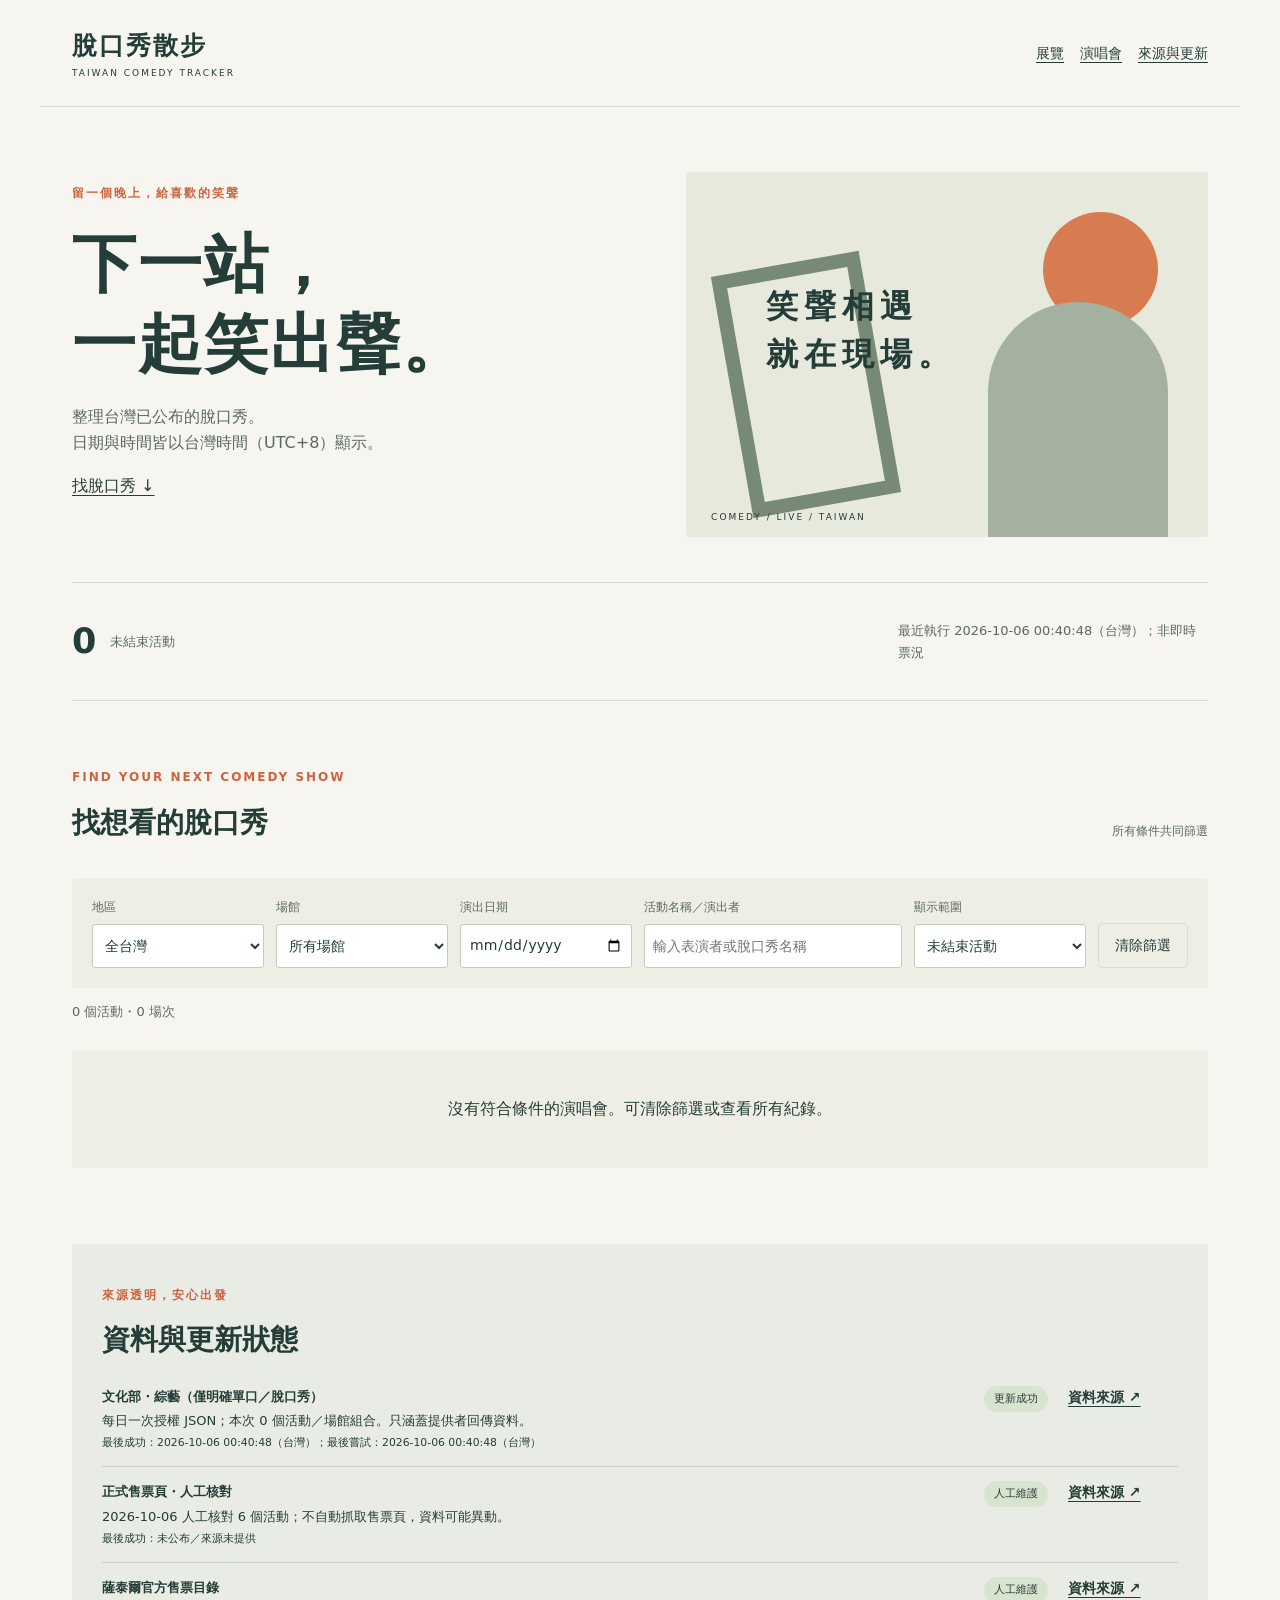
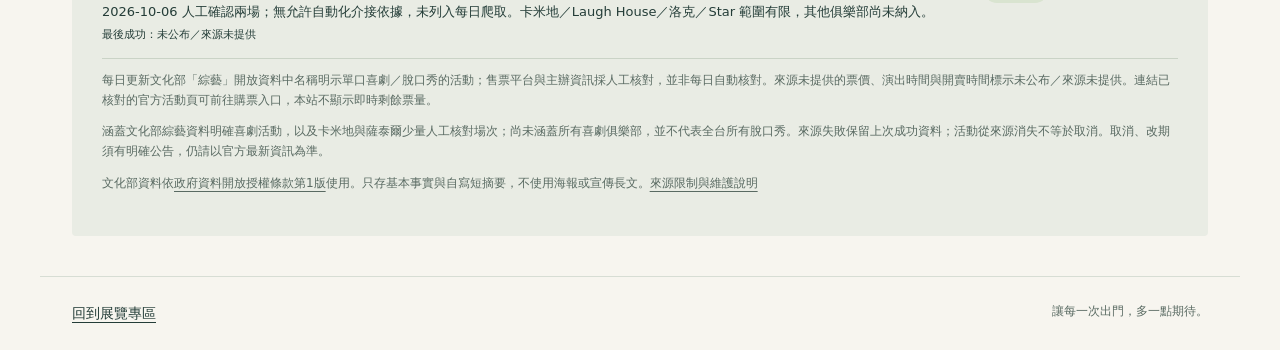
==== comedy.html @ 760f4373 "Add independent Taiwan concert and comedy trackers with licensed daily updater" ====
<!doctype html>
<html lang="zh-Hant-TW"><head><meta charset="utf-8"><meta name="viewport" content="width=device-width,initial-scale=1"><link rel="icon" href="data:,"><title>脫口秀散步｜台灣脫口秀追蹤</title><meta name="description" content="依地區、場館與日期找台灣已公布脫口秀。演出時間、票價、開賣時間與官方來源。"><link rel="stylesheet" href="style.css"><link rel="stylesheet" href="concerts.css"><script src="concerts.js" defer></script></head>
<body data-events="data/comedy.json"><a class="skip" href="#results">跳到脫口秀結果</a><header><a class="brand" href="./">脫口秀散步<span>TAIWAN COMEDY TRACKER</span></a><nav aria-label="網站導覽"><a href="./">展覽</a> <a href="concerts.html">演唱會</a> <a href="#sources">來源與更新</a></nav></header>
<main><section class="hero"><div><p class="eyebrow">留一個晚上，給喜歡的笑聲</p><h1>下一站，<br>一起笑出聲。</h1><p>整理台灣已公布的脫口秀。<br>日期與時間皆以台灣時間（UTC+8）顯示。</p><a href="#filters">找脫口秀 ↓</a></div><div class="art" aria-hidden="true"><div class="sun"></div><div class="frame"></div><div class="arch"></div><span>笑聲相遇<br>就在現場。</span><small>COMEDY / LIVE / TAIWAN</small></div></section>
<section class="pulse"><div><strong id="active-count">—</strong><span>未結束活動</span></div><p id="updated" role="status">正在讀取資料…</p></section>
<section class="explore"><div class="section-head"><div><p class="eyebrow">FIND YOUR NEXT COMEDY SHOW</p><h2>找想看的脫口秀</h2></div><p>所有條件共同篩選</p></div>
<form id="filters"><label>地區<select id="region"><option value="">全台灣</option></select></label><label>場館<select id="venue"><option value="">所有場館</option></select></label><label>演出日期<input type="date" id="date"></label><label class="search">活動名稱／演出者<input type="search" id="query" placeholder="輸入表演者或脫口秀名稱"></label><label>顯示範圍<select id="view"><option value="upcoming">未結束活動</option><option value="all">所有紀錄（含歷史／取消）</option></select></label><button type="reset" class="reset">清除篩選</button></form>
<p id="result-count" role="status" aria-live="polite"></p><div id="results" class="grid" tabindex="-1"></div></section>
<section id="sources" class="sources"><p class="eyebrow">來源透明，安心出發</p><h2>資料與更新狀態</h2><div id="source-status"></div><p>每日更新文化部「綜藝」開放資料中名稱明示單口喜劇／脫口秀的活動；售票平台與主辦資訊採人工核對，並非每日自動核對。來源未提供的票價、演出時間與開賣時間標示未公布／來源未提供。連結已核對的官方活動頁可前往購票入口，本站不顯示即時剩餘票量。</p><p>涵蓋文化部綜藝資料明確喜劇活動，以及卡米地與薩泰爾少量人工核對場次；尚未涵蓋所有喜劇俱樂部，並不代表全台所有脫口秀。來源失敗保留上次成功資料；活動從來源消失不等於取消。取消、改期須有明確公告，仍請以官方最新資訊為準。</p><p>文化部資料依<a href="https://data.gov.tw/dataset/6009" target="_blank" rel="noopener noreferrer">政府資料開放授權條款第1版</a>使用。只存基本事實與自寫短摘要，不使用海報或宣傳長文。<a href="docs/CONCERTS.md">來源限制與維護說明</a></p></section></main><footer><a href="./">回到展覽專區</a><span>讓每一次出門，多一點期待。</span></footer><noscript>請開啟 JavaScript 使用篩選。可直接查看<a href="https://data.gov.tw/dataset/6009">文化部脫口秀資料來源</a>。</noscript></body></html>
---- style.css ----
:root{--paper:#f7f5ef;--ink:#243d38;--muted:#596a62;--accent:#ce633f;--line:#d7ddd4}*{box-sizing:border-box}body{margin:0;background:var(--paper);color:var(--ink);font-family:system-ui,"Microsoft JhengHei",sans-serif;line-height:1.65}a{color:inherit;text-underline-offset:4px}header,main,footer{max-width:1200px;margin:auto}header{padding:25px 32px;display:flex;justify-content:space-between;align-items:center;border-bottom:1px solid var(--line)}header>a:last-child{font-size:14px}.brand{text-decoration:none;font-weight:800;font-size:25px;letter-spacing:2px}.brand span{display:block;font-size:9px;letter-spacing:2px;font-weight:500}.hero{display:grid;grid-template-columns:1.1fr 1fr;gap:40px;padding:65px 32px 45px}.eyebrow{font-size:12px;letter-spacing:2px;color:var(--accent);font-weight:700}h1{font-size:clamp(40px,5vw,66px);line-height:1.25;letter-spacing:2px;margin:20px 0}h2{font-size:28px;margin:8px 0}.hero p:not(.eyebrow){color:var(--muted)}.hero-links{display:flex;gap:12px;margin-top:30px}.hero-links a{padding:8px 16px;border:1px solid var(--ink);border-radius:30px;text-decoration:none;font-size:14px}.art{position:relative;min-height:365px;background:#e7e9dd;overflow:hidden;border-radius:3px}.art .sun{position:absolute;right:50px;top:40px;width:115px;height:115px;background:#d77b51;border-radius:50%}.frame{position:absolute;left:45px;bottom:30px;width:150px;height:245px;border:14px solid #778a75;transform:rotate(-10deg)}.arch{position:absolute;right:40px;bottom:-10px;width:180px;height:245px;background:#a4b1a0;border-radius:100px 100px 0 0}.art>span{position:absolute;left:80px;top:110px;font-size:32px;font-weight:600;line-height:1.5;letter-spacing:6px}.art small{position:absolute;left:25px;bottom:12px;letter-spacing:2px;font-size:9px}.pulse{margin:0 32px 55px;padding:24px 0;border-top:1px solid var(--line);border-bottom:1px solid var(--line);display:flex;gap:45px;align-items:center}.pulse>div{display:flex;gap:14px;align-items:center}.pulse strong{font-size:35px}.pulse span,.pulse p{font-size:13px;color:var(--muted)}.pulse p{margin-left:auto;max-width:310px}.explore{padding:0 32px 60px}.section-head{display:flex;justify-content:space-between;align-items:end;margin-bottom:24px}.section-head>p{font-size:12px;color:var(--muted)}form{display:flex;gap:12px;flex-wrap:wrap;background:#eeeee5;padding:20px;border-radius:4px}label{font-size:12px;display:flex;flex-direction:column;gap:6px;color:var(--muted);flex:1;min-width:145px}.search{flex:1.5}select,input,button{font:inherit;color:var(--ink);font-size:14px}select,input{width:100%;height:44px;border:1px solid #c3cdbf;background:#fff;padding:8px;border-radius:3px}button{cursor:pointer;border:1px solid var(--line);background:white;padding:10px 16px;border-radius:5px;min-height:44px}.reset{align-self:end;background:transparent}.tabs{display:flex;gap:8px;flex-wrap:wrap;margin-top:24px}.tabs button{border-radius:30px;font-size:13px}.tabs button[aria-pressed=true]{background:var(--ink);color:white;border-color:var(--ink)}.note,#result-count{font-size:13px;color:var(--muted)}.grid{display:grid;grid-template-columns:repeat(3,minmax(0,1fr));gap:20px}.card{background:#fff;border:1px solid var(--line);padding:24px;display:flex;flex-direction:column;position:relative;border-radius:4px;border-top:4px solid #aab8a0;overflow-wrap:anywhere}.card:nth-child(3n+2){border-top-color:#d49a73}.card:nth-child(3n){border-top-color:#809da5}.card-top{display:flex;justify-content:space-between;gap:8px;font-size:12px;color:var(--muted)}.badge{color:#954225}.card h3{font-size:20px;line-height:1.5;margin:16px 0}.card dl{font-size:13px;margin:0}.card dt{display:inline;color:var(--muted)}.card dd{display:inline;margin:0}.card dd:after{content:"";display:block;margin-bottom:7px}.card .summary{font-size:14px;color:var(--muted)}.card a{margin-top:auto;font-size:13px;font-weight:600}.card small{font-size:11px;color:var(--muted);margin-top:12px}.empty{padding:45px;background:#eeeee5;grid-column:1/-1;text-align:center}#more{display:block;margin:30px auto 0}#more[hidden]{display:none}.sources{margin:0 32px 40px;padding:30px;background:#e9ece4;border-radius:4px}.sources>p:not(.eyebrow){font-size:12px;color:var(--muted)}.source-row{padding:14px 0;border-bottom:1px solid #cad3c6;display:flex;gap:20px;align-items:start}.source-row>div{flex:1;font-size:13px}.source-row small{display:block}.source-row a{min-width:110px;font-size:14px;font-weight:700}.state{font-size:11px;border-radius:20px;padding:4px 10px;background:#d9e4d0}.state.error{background:#f2d3c4}footer{display:flex;justify-content:space-between;padding:25px 32px;font-size:14px;border-top:1px solid var(--line)}footer span{font-size:12px;color:var(--muted)}:focus-visible{outline:3px solid #bd663d;outline-offset:3px}.skip{position:absolute;left:10px;top:-100px}.skip:focus{top:10px;background:white;z-index:9}@media(max-width:900px){.grid{grid-template-columns:repeat(2,minmax(0,1fr))}.pulse{gap:20px;flex-wrap:wrap}.pulse p{margin:0}.hero{gap:20px}.art{min-height:340px}.frame{left:20px}.art>span{left:45px}}@media(max-width:600px){header{padding:18px 20px}.brand{font-size:21px}.hero{padding:34px 20px;grid-template-columns:1fr;gap:20px}h1{font-size:43px}.art{min-height:200px}.art .sun{width:85px;height:85px;top:20px;right:70px}.frame{height:180px;left:35px;bottom:-30px}.arch{height:180px;width:150px;right:25px}.art>span{top:40px;left:80px;font-size:25px}.pulse{margin:0 20px 35px;padding:18px 0;gap:18px}.pulse strong{font-size:27px}.pulse span{font-size:11px}.pulse>div{gap:8px}.explore{padding:0 20px 40px}.section-head{display:block}.section-head>p{margin:0}h2{font-size:24px}form{padding:15px;gap:10px}label{min-width:calc(50% - 10px)}.search{flex-basis:100%}.reset{width:100%}.tabs{gap:6px}.tabs button{padding:8px 12px}.grid{grid-template-columns:1fr}.card{padding:22px}.sources{margin:0 20px 30px;padding:22px}.source-row{flex-wrap:wrap;gap:8px}.source-row>div{flex-basis:100%}footer{padding:20px;display:block}footer span{display:block}}

.verification{font-size:12px;background:#fff0cf;color:#6a491b;padding:10px;border-radius:4px}.hero-links{flex-wrap:wrap}
---- concerts.css ----
header nav{display:flex;gap:16px;font-size:14px}.concert-warning{background:#fff0cf;padding:10px;border-radius:4px;font-size:12px}.sessions{padding-left:20px;font-size:13px}.sessions li{margin-bottom:4px}.card .links{display:flex;gap:14px;flex-wrap:wrap;margin-top:auto}.card .links a{min-height:44px;display:inline-flex;align-items:center}.card .status{font-weight:700;color:#954225}.source-row p{margin:3px 0}#source-status{overflow-wrap:anywhere}@media(max-width:600px){header{gap:10px}header nav{gap:10px;font-size:12px}.brand{font-size:18px}label{min-width:100%}}
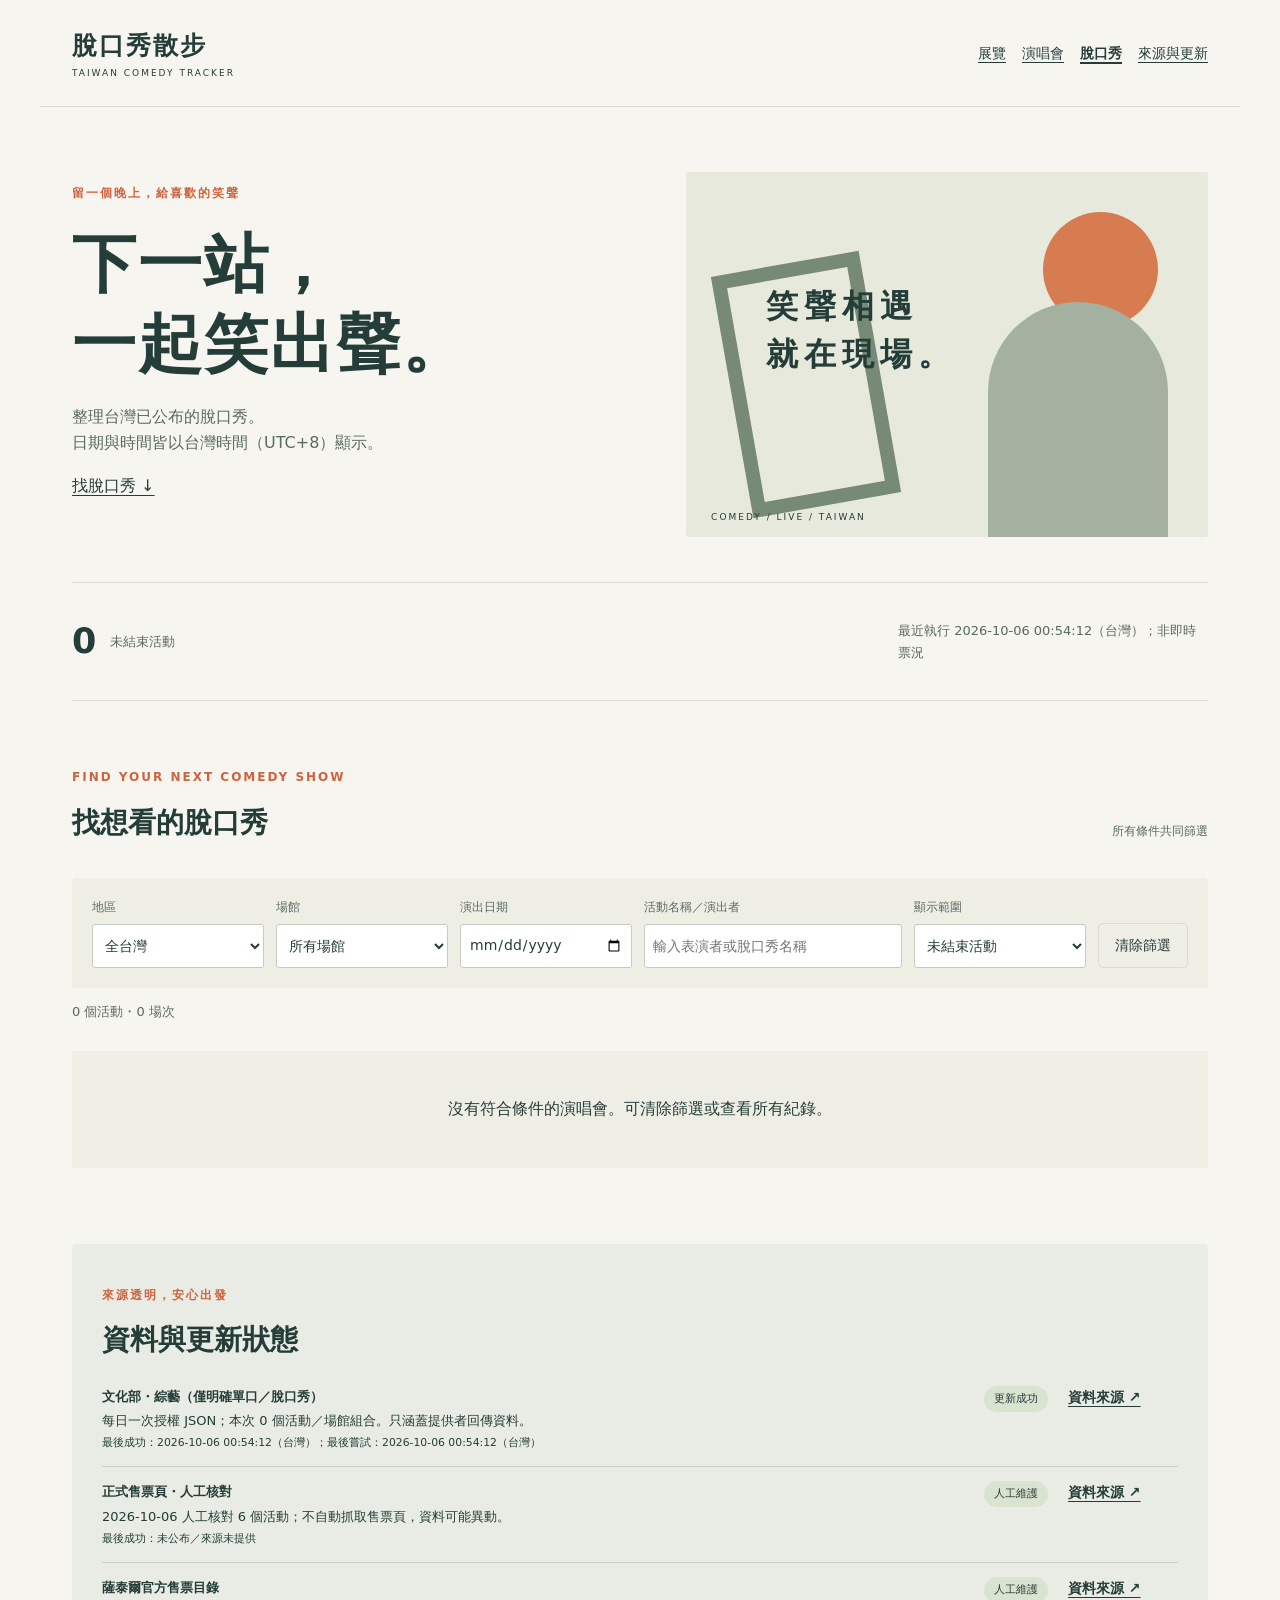
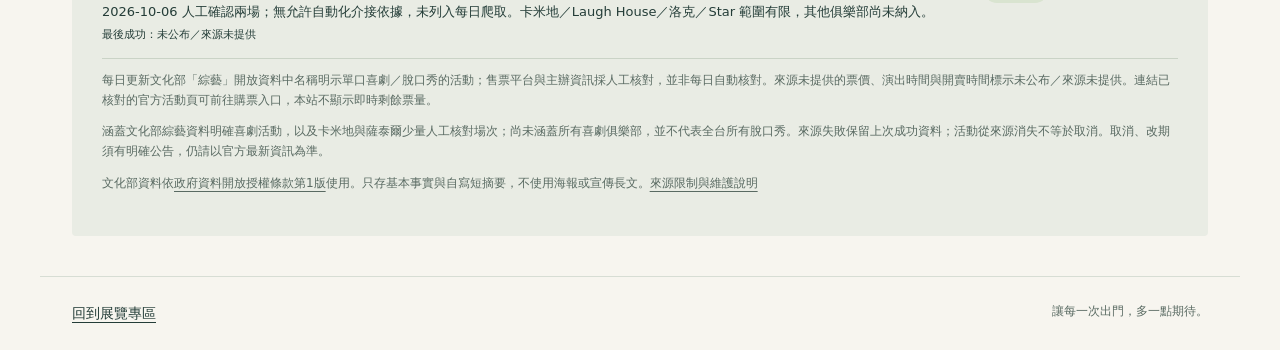
==== commit e2ee8683: "Integrate concert and comedy pages into shared daily publishing" ====
--- a/comedy.html
+++ b/comedy.html
@@ -1,6 +1,6 @@
 <!doctype html>
 <html lang="zh-Hant-TW"><head><meta charset="utf-8"><meta name="viewport" content="width=device-width,initial-scale=1"><link rel="icon" href="data:,"><title>脫口秀散步｜台灣脫口秀追蹤</title><meta name="description" content="依地區、場館與日期找台灣已公布脫口秀。演出時間、票價、開賣時間與官方來源。"><link rel="stylesheet" href="style.css"><link rel="stylesheet" href="concerts.css"><script src="concerts.js" defer></script></head>
-<body data-events="data/comedy.json"><a class="skip" href="#results">跳到脫口秀結果</a><header><a class="brand" href="./">脫口秀散步<span>TAIWAN COMEDY TRACKER</span></a><nav aria-label="網站導覽"><a href="./">展覽</a> <a href="concerts.html">演唱會</a> <a href="#sources">來源與更新</a></nav></header>
+<body data-events="data/comedy.json"><a class="skip" href="#results">跳到脫口秀結果</a><header><a class="brand" href="./">脫口秀散步<span>TAIWAN COMEDY TRACKER</span></a><nav aria-label="網站導覽"><a href="./">展覽</a><a href="concerts.html">演唱會</a><a href="comedy.html" aria-current="page">脫口秀</a><a href="#sources">來源與更新</a></nav></header>
 <main><section class="hero"><div><p class="eyebrow">留一個晚上，給喜歡的笑聲</p><h1>下一站，<br>一起笑出聲。</h1><p>整理台灣已公布的脫口秀。<br>日期與時間皆以台灣時間（UTC+8）顯示。</p><a href="#filters">找脫口秀 ↓</a></div><div class="art" aria-hidden="true"><div class="sun"></div><div class="frame"></div><div class="arch"></div><span>笑聲相遇<br>就在現場。</span><small>COMEDY / LIVE / TAIWAN</small></div></section>
 <section class="pulse"><div><strong id="active-count">—</strong><span>未結束活動</span></div><p id="updated" role="status">正在讀取資料…</p></section>
 <section class="explore"><div class="section-head"><div><p class="eyebrow">FIND YOUR NEXT COMEDY SHOW</p><h2>找想看的脫口秀</h2></div><p>所有條件共同篩選</p></div>
--- a/style.css
+++ b/style.css
@@ -1,3 +1,5 @@
 :root{--paper:#f7f5ef;--ink:#243d38;--muted:#596a62;--accent:#ce633f;--line:#d7ddd4}*{box-sizing:border-box}body{margin:0;background:var(--paper);color:var(--ink);font-family:system-ui,"Microsoft JhengHei",sans-serif;line-height:1.65}a{color:inherit;text-underline-offset:4px}header,main,footer{max-width:1200px;margin:auto}header{padding:25px 32px;display:flex;justify-content:space-between;align-items:center;border-bottom:1px solid var(--line)}header>a:last-child{font-size:14px}.brand{text-decoration:none;font-weight:800;font-size:25px;letter-spacing:2px}.brand span{display:block;font-size:9px;letter-spacing:2px;font-weight:500}.hero{display:grid;grid-template-columns:1.1fr 1fr;gap:40px;padding:65px 32px 45px}.eyebrow{font-size:12px;letter-spacing:2px;color:var(--accent);font-weight:700}h1{font-size:clamp(40px,5vw,66px);line-height:1.25;letter-spacing:2px;margin:20px 0}h2{font-size:28px;margin:8px 0}.hero p:not(.eyebrow){color:var(--muted)}.hero-links{display:flex;gap:12px;margin-top:30px}.hero-links a{padding:8px 16px;border:1px solid var(--ink);border-radius:30px;text-decoration:none;font-size:14px}.art{position:relative;min-height:365px;background:#e7e9dd;overflow:hidden;border-radius:3px}.art .sun{position:absolute;right:50px;top:40px;width:115px;height:115px;background:#d77b51;border-radius:50%}.frame{position:absolute;left:45px;bottom:30px;width:150px;height:245px;border:14px solid #778a75;transform:rotate(-10deg)}.arch{position:absolute;right:40px;bottom:-10px;width:180px;height:245px;background:#a4b1a0;border-radius:100px 100px 0 0}.art>span{position:absolute;left:80px;top:110px;font-size:32px;font-weight:600;line-height:1.5;letter-spacing:6px}.art small{position:absolute;left:25px;bottom:12px;letter-spacing:2px;font-size:9px}.pulse{margin:0 32px 55px;padding:24px 0;border-top:1px solid var(--line);border-bottom:1px solid var(--line);display:flex;gap:45px;align-items:center}.pulse>div{display:flex;gap:14px;align-items:center}.pulse strong{font-size:35px}.pulse span,.pulse p{font-size:13px;color:var(--muted)}.pulse p{margin-left:auto;max-width:310px}.explore{padding:0 32px 60px}.section-head{display:flex;justify-content:space-between;align-items:end;margin-bottom:24px}.section-head>p{font-size:12px;color:var(--muted)}form{display:flex;gap:12px;flex-wrap:wrap;background:#eeeee5;padding:20px;border-radius:4px}label{font-size:12px;display:flex;flex-direction:column;gap:6px;color:var(--muted);flex:1;min-width:145px}.search{flex:1.5}select,input,button{font:inherit;color:var(--ink);font-size:14px}select,input{width:100%;height:44px;border:1px solid #c3cdbf;background:#fff;padding:8px;border-radius:3px}button{cursor:pointer;border:1px solid var(--line);background:white;padding:10px 16px;border-radius:5px;min-height:44px}.reset{align-self:end;background:transparent}.tabs{display:flex;gap:8px;flex-wrap:wrap;margin-top:24px}.tabs button{border-radius:30px;font-size:13px}.tabs button[aria-pressed=true]{background:var(--ink);color:white;border-color:var(--ink)}.note,#result-count{font-size:13px;color:var(--muted)}.grid{display:grid;grid-template-columns:repeat(3,minmax(0,1fr));gap:20px}.card{background:#fff;border:1px solid var(--line);padding:24px;display:flex;flex-direction:column;position:relative;border-radius:4px;border-top:4px solid #aab8a0;overflow-wrap:anywhere}.card:nth-child(3n+2){border-top-color:#d49a73}.card:nth-child(3n){border-top-color:#809da5}.card-top{display:flex;justify-content:space-between;gap:8px;font-size:12px;color:var(--muted)}.badge{color:#954225}.card h3{font-size:20px;line-height:1.5;margin:16px 0}.card dl{font-size:13px;margin:0}.card dt{display:inline;color:var(--muted)}.card dd{display:inline;margin:0}.card dd:after{content:"";display:block;margin-bottom:7px}.card .summary{font-size:14px;color:var(--muted)}.card a{margin-top:auto;font-size:13px;font-weight:600}.card small{font-size:11px;color:var(--muted);margin-top:12px}.empty{padding:45px;background:#eeeee5;grid-column:1/-1;text-align:center}#more{display:block;margin:30px auto 0}#more[hidden]{display:none}.sources{margin:0 32px 40px;padding:30px;background:#e9ece4;border-radius:4px}.sources>p:not(.eyebrow){font-size:12px;color:var(--muted)}.source-row{padding:14px 0;border-bottom:1px solid #cad3c6;display:flex;gap:20px;align-items:start}.source-row>div{flex:1;font-size:13px}.source-row small{display:block}.source-row a{min-width:110px;font-size:14px;font-weight:700}.state{font-size:11px;border-radius:20px;padding:4px 10px;background:#d9e4d0}.state.error{background:#f2d3c4}footer{display:flex;justify-content:space-between;padding:25px 32px;font-size:14px;border-top:1px solid var(--line)}footer span{font-size:12px;color:var(--muted)}:focus-visible{outline:3px solid #bd663d;outline-offset:3px}.skip{position:absolute;left:10px;top:-100px}.skip:focus{top:10px;background:white;z-index:9}@media(max-width:900px){.grid{grid-template-columns:repeat(2,minmax(0,1fr))}.pulse{gap:20px;flex-wrap:wrap}.pulse p{margin:0}.hero{gap:20px}.art{min-height:340px}.frame{left:20px}.art>span{left:45px}}@media(max-width:600px){header{padding:18px 20px}.brand{font-size:21px}.hero{padding:34px 20px;grid-template-columns:1fr;gap:20px}h1{font-size:43px}.art{min-height:200px}.art .sun{width:85px;height:85px;top:20px;right:70px}.frame{height:180px;left:35px;bottom:-30px}.arch{height:180px;width:150px;right:25px}.art>span{top:40px;left:80px;font-size:25px}.pulse{margin:0 20px 35px;padding:18px 0;gap:18px}.pulse strong{font-size:27px}.pulse span{font-size:11px}.pulse>div{gap:8px}.explore{padding:0 20px 40px}.section-head{display:block}.section-head>p{margin:0}h2{font-size:24px}form{padding:15px;gap:10px}label{min-width:calc(50% - 10px)}.search{flex-basis:100%}.reset{width:100%}.tabs{gap:6px}.tabs button{padding:8px 12px}.grid{grid-template-columns:1fr}.card{padding:22px}.sources{margin:0 20px 30px;padding:22px}.source-row{flex-wrap:wrap;gap:8px}.source-row>div{flex-basis:100%}footer{padding:20px;display:block}footer span{display:block}}
 
 .verification{font-size:12px;background:#fff0cf;color:#6a491b;padding:10px;border-radius:4px}.hero-links{flex-wrap:wrap}
+
+header nav{display:flex;gap:18px;flex-wrap:wrap;font-size:14px}header nav a[aria-current="page"]{font-weight:800;text-decoration-thickness:2px}@media(max-width:600px){header{flex-wrap:wrap;gap:14px}header nav{width:100%;gap:16px}}
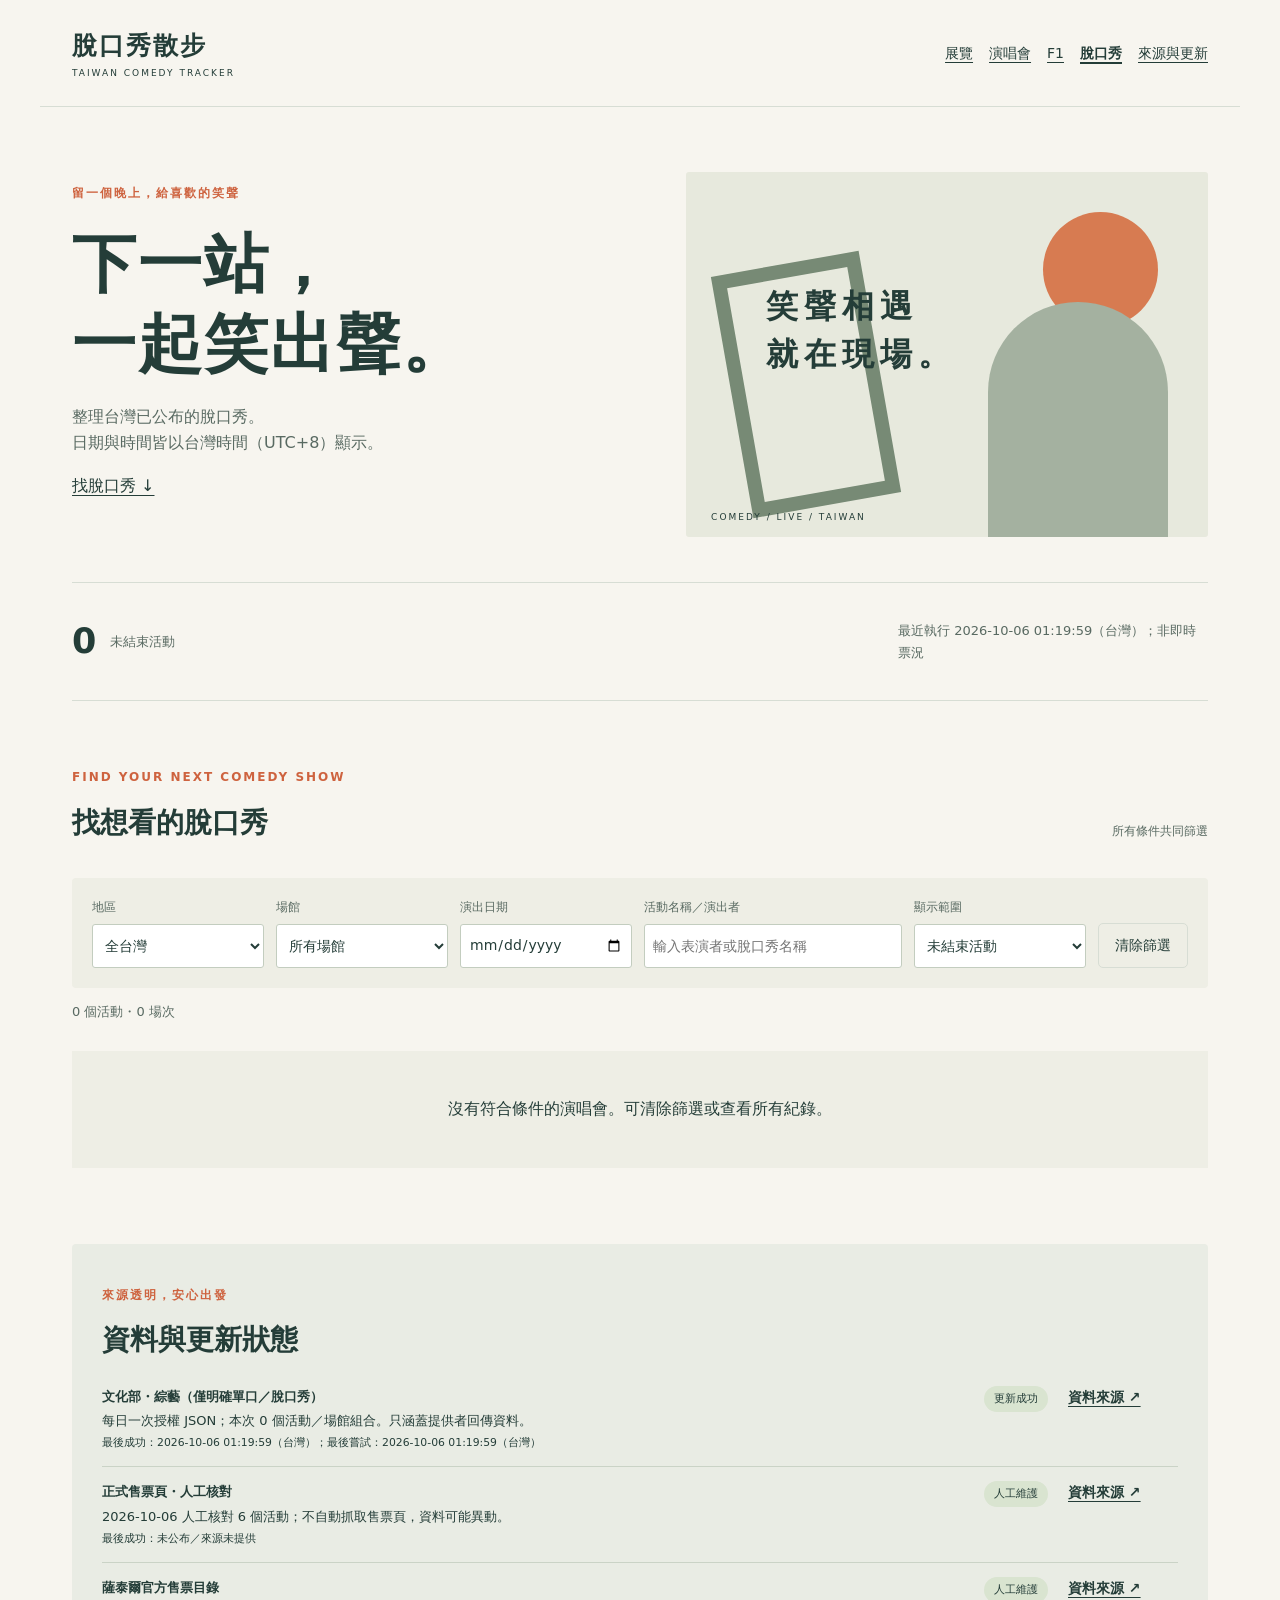
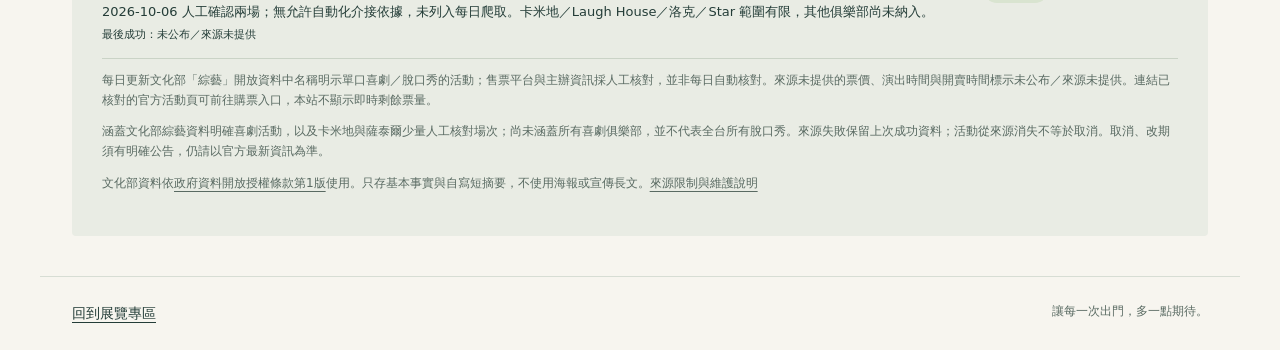
==== commit 2655e539: "Add licensed 2026 F1 schedule and official viewing guide" ====
--- a/comedy.html
+++ b/comedy.html
@@ -1,6 +1,6 @@
 <!doctype html>
 <html lang="zh-Hant-TW"><head><meta charset="utf-8"><meta name="viewport" content="width=device-width,initial-scale=1"><link rel="icon" href="data:,"><title>脫口秀散步｜台灣脫口秀追蹤</title><meta name="description" content="依地區、場館與日期找台灣已公布脫口秀。演出時間、票價、開賣時間與官方來源。"><link rel="stylesheet" href="style.css"><link rel="stylesheet" href="concerts.css"><script src="concerts.js" defer></script></head>
-<body data-events="data/comedy.json"><a class="skip" href="#results">跳到脫口秀結果</a><header><a class="brand" href="./">脫口秀散步<span>TAIWAN COMEDY TRACKER</span></a><nav aria-label="網站導覽"><a href="./">展覽</a><a href="concerts.html">演唱會</a><a href="comedy.html" aria-current="page">脫口秀</a><a href="#sources">來源與更新</a></nav></header>
+<body data-events="data/comedy.json"><a class="skip" href="#results">跳到脫口秀結果</a><header><a class="brand" href="./">脫口秀散步<span>TAIWAN COMEDY TRACKER</span></a><nav aria-label="網站導覽"><a href="./">展覽</a><a href="concerts.html">演唱會</a><a href="f1.html">F1</a><a href="comedy.html" aria-current="page">脫口秀</a><a href="#sources">來源與更新</a></nav></header>
 <main><section class="hero"><div><p class="eyebrow">留一個晚上，給喜歡的笑聲</p><h1>下一站，<br>一起笑出聲。</h1><p>整理台灣已公布的脫口秀。<br>日期與時間皆以台灣時間（UTC+8）顯示。</p><a href="#filters">找脫口秀 ↓</a></div><div class="art" aria-hidden="true"><div class="sun"></div><div class="frame"></div><div class="arch"></div><span>笑聲相遇<br>就在現場。</span><small>COMEDY / LIVE / TAIWAN</small></div></section>
 <section class="pulse"><div><strong id="active-count">—</strong><span>未結束活動</span></div><p id="updated" role="status">正在讀取資料…</p></section>
 <section class="explore"><div class="section-head"><div><p class="eyebrow">FIND YOUR NEXT COMEDY SHOW</p><h2>找想看的脫口秀</h2></div><p>所有條件共同篩選</p></div>
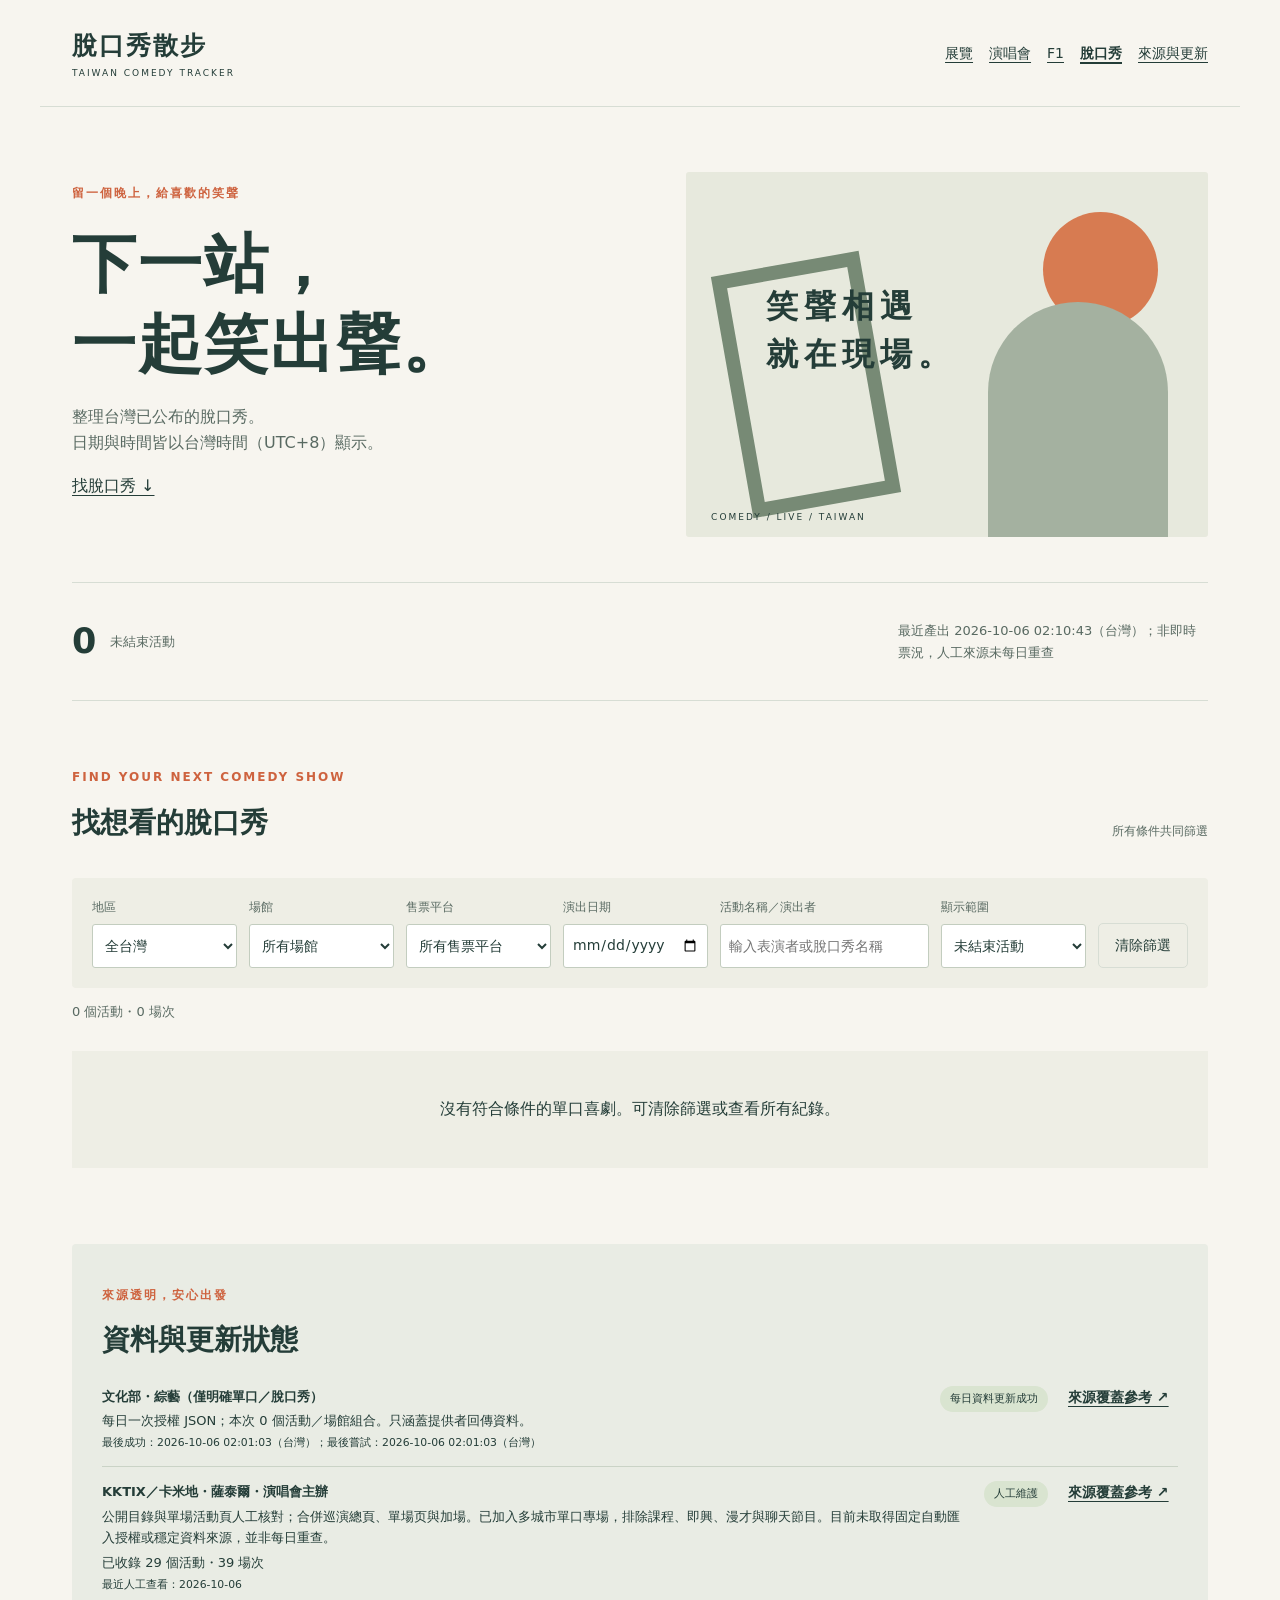
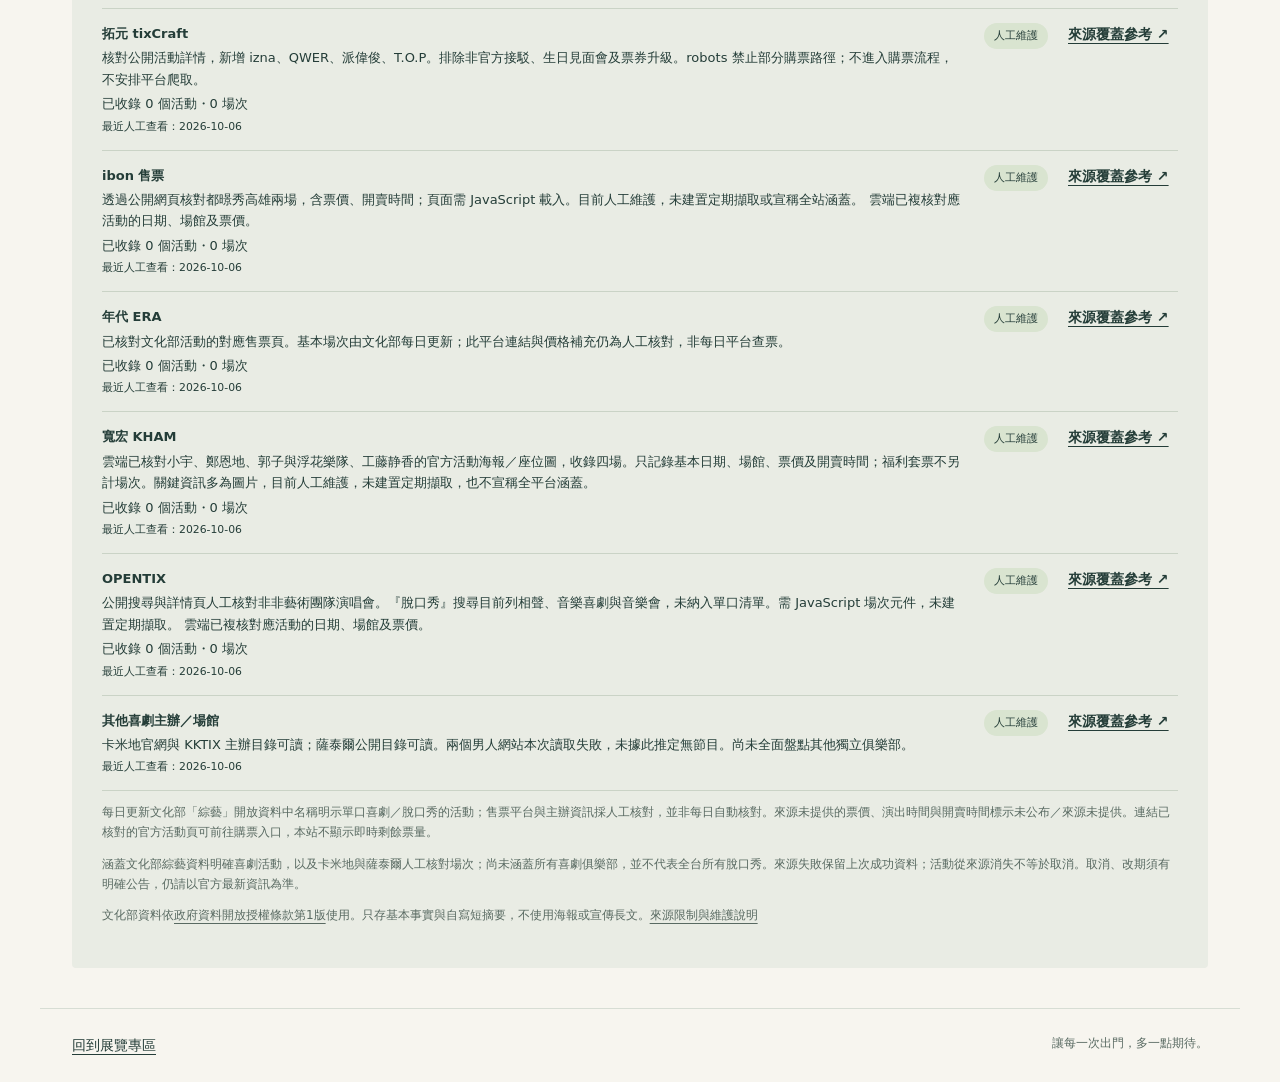
==== commit 44453d0e: "Expand live event coverage and filter tickets by session and platform" ====
--- a/comedy.html
+++ b/comedy.html
@@ -4,6 +4,6 @@
 <main><section class="hero"><div><p class="eyebrow">留一個晚上，給喜歡的笑聲</p><h1>下一站，<br>一起笑出聲。</h1><p>整理台灣已公布的脫口秀。<br>日期與時間皆以台灣時間（UTC+8）顯示。</p><a href="#filters">找脫口秀 ↓</a></div><div class="art" aria-hidden="true"><div class="sun"></div><div class="frame"></div><div class="arch"></div><span>笑聲相遇<br>就在現場。</span><small>COMEDY / LIVE / TAIWAN</small></div></section>
 <section class="pulse"><div><strong id="active-count">—</strong><span>未結束活動</span></div><p id="updated" role="status">正在讀取資料…</p></section>
 <section class="explore"><div class="section-head"><div><p class="eyebrow">FIND YOUR NEXT COMEDY SHOW</p><h2>找想看的脫口秀</h2></div><p>所有條件共同篩選</p></div>
-<form id="filters"><label>地區<select id="region"><option value="">全台灣</option></select></label><label>場館<select id="venue"><option value="">所有場館</option></select></label><label>演出日期<input type="date" id="date"></label><label class="search">活動名稱／演出者<input type="search" id="query" placeholder="輸入表演者或脫口秀名稱"></label><label>顯示範圍<select id="view"><option value="upcoming">未結束活動</option><option value="all">所有紀錄（含歷史／取消）</option></select></label><button type="reset" class="reset">清除篩選</button></form>
+<form id="filters"><label>地區<select id="region"><option value="">全台灣</option></select></label><label>場館<select id="venue"><option value="">所有場館</option></select></label><label>售票平台<select id="platform"><option value="">所有售票平台</option></select></label><label>演出日期<input type="date" id="date"></label><label class="search">活動名稱／演出者<input type="search" id="query" placeholder="輸入表演者或脫口秀名稱"></label><label>顯示範圍<select id="view"><option value="upcoming">未結束活動</option><option value="all">所有紀錄（含歷史／取消）</option></select></label><button type="reset" class="reset">清除篩選</button></form>
 <p id="result-count" role="status" aria-live="polite"></p><div id="results" class="grid" tabindex="-1"></div></section>
-<section id="sources" class="sources"><p class="eyebrow">來源透明，安心出發</p><h2>資料與更新狀態</h2><div id="source-status"></div><p>每日更新文化部「綜藝」開放資料中名稱明示單口喜劇／脫口秀的活動；售票平台與主辦資訊採人工核對，並非每日自動核對。來源未提供的票價、演出時間與開賣時間標示未公布／來源未提供。連結已核對的官方活動頁可前往購票入口，本站不顯示即時剩餘票量。</p><p>涵蓋文化部綜藝資料明確喜劇活動，以及卡米地與薩泰爾少量人工核對場次；尚未涵蓋所有喜劇俱樂部，並不代表全台所有脫口秀。來源失敗保留上次成功資料；活動從來源消失不等於取消。取消、改期須有明確公告，仍請以官方最新資訊為準。</p><p>文化部資料依<a href="https://data.gov.tw/dataset/6009" target="_blank" rel="noopener noreferrer">政府資料開放授權條款第1版</a>使用。只存基本事實與自寫短摘要，不使用海報或宣傳長文。<a href="docs/CONCERTS.md">來源限制與維護說明</a></p></section></main><footer><a href="./">回到展覽專區</a><span>讓每一次出門，多一點期待。</span></footer><noscript>請開啟 JavaScript 使用篩選。可直接查看<a href="https://data.gov.tw/dataset/6009">文化部脫口秀資料來源</a>。</noscript></body></html>
+<section id="sources" class="sources"><p class="eyebrow">來源透明，安心出發</p><h2>資料與更新狀態</h2><div id="source-status"></div><p>每日更新文化部「綜藝」開放資料中名稱明示單口喜劇／脫口秀的活動；售票平台與主辦資訊採人工核對，並非每日自動核對。來源未提供的票價、演出時間與開賣時間標示未公布／來源未提供。連結已核對的官方活動頁可前往購票入口，本站不顯示即時剩餘票量。</p><p>涵蓋文化部綜藝資料明確喜劇活動，以及卡米地與薩泰爾人工核對場次；尚未涵蓋所有喜劇俱樂部，並不代表全台所有脫口秀。來源失敗保留上次成功資料；活動從來源消失不等於取消。取消、改期須有明確公告，仍請以官方最新資訊為準。</p><p>文化部資料依<a href="https://data.gov.tw/dataset/6009" target="_blank" rel="noopener noreferrer">政府資料開放授權條款第1版</a>使用。只存基本事實與自寫短摘要，不使用海報或宣傳長文。<a href="docs/CONCERTS.md">來源限制與維護說明</a></p></section></main><footer><a href="./">回到展覽專區</a><span>讓每一次出門，多一點期待。</span></footer><noscript>請開啟 JavaScript 使用篩選。可直接查看<a href="https://data.gov.tw/dataset/6009">文化部脫口秀資料來源</a>。</noscript></body></html>
--- a/concerts.css
+++ b/concerts.css
@@ -1 +1,3 @@
 header nav{display:flex;gap:16px;font-size:14px}.concert-warning{background:#fff0cf;padding:10px;border-radius:4px;font-size:12px}.sessions{padding-left:20px;font-size:13px}.sessions li{margin-bottom:4px}.card .links{display:flex;gap:14px;flex-wrap:wrap;margin-top:auto}.card .links a{min-height:44px;display:inline-flex;align-items:center}.card .status{font-weight:700;color:#954225}.source-row p{margin:3px 0}#source-status{overflow-wrap:anywhere}@media(max-width:600px){header{gap:10px}header nav{gap:10px;font-size:12px}.brand{font-size:18px}label{min-width:100%}}
+
+.session-links {display:grid;gap:.6rem;margin-top:.5rem}.session-links small {display:block;margin-top:.3rem;line-height:1.6}.session-links a {display:inline-block;padding:.55rem .7rem;border:1px solid var(--line,#ccc);border-radius:.35rem;min-height:44px}.sessions li {margin-bottom:1rem;overflow-wrap:anywhere}
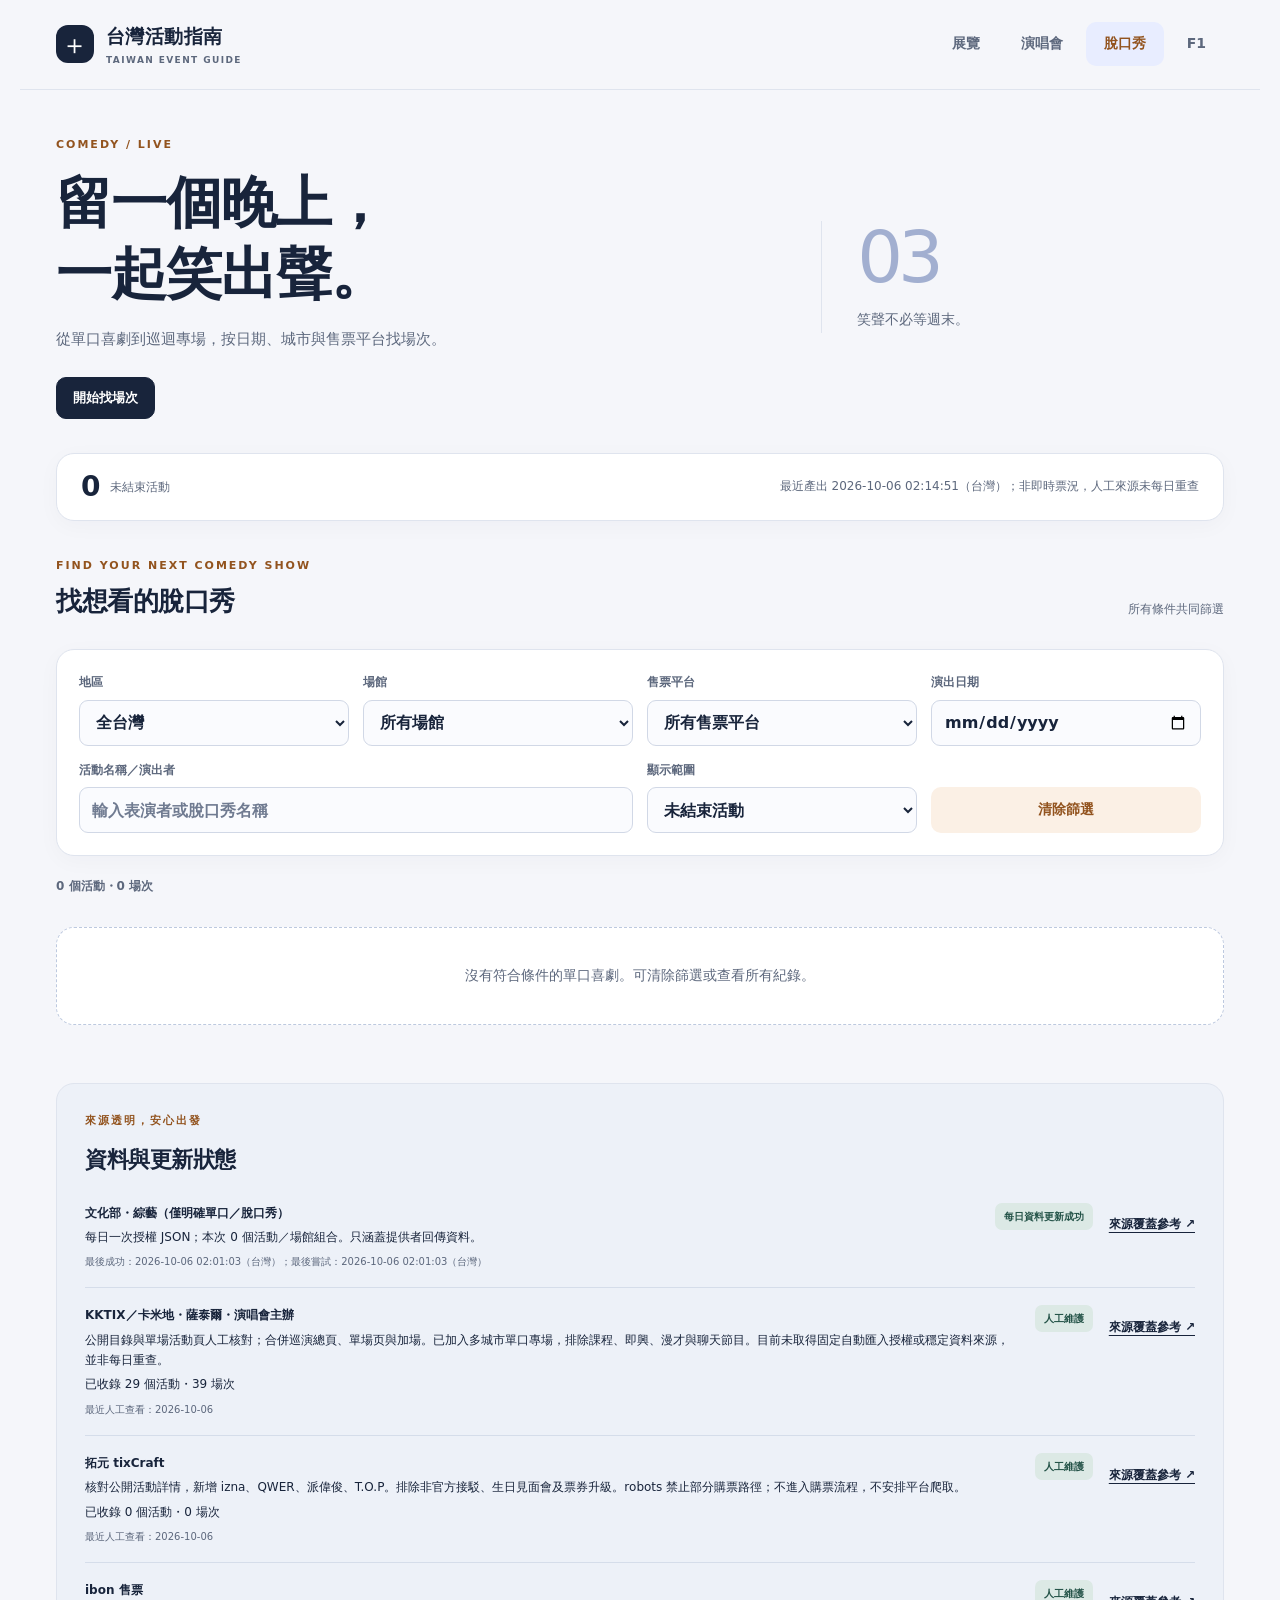
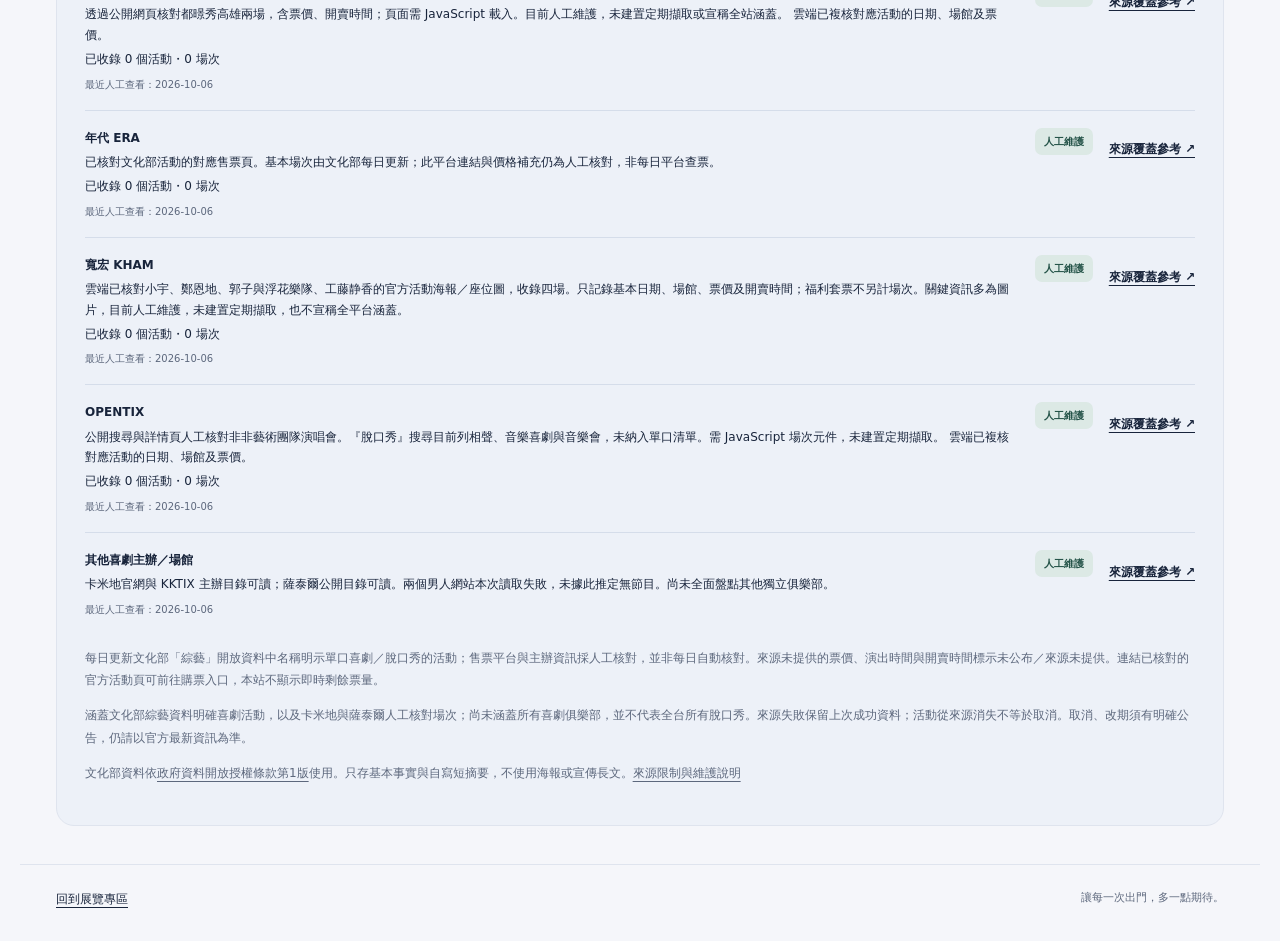
==== commit 8c2030ab: "Unify four sections with mobile filters and clear event cards" ====
--- a/comedy.html
+++ b/comedy.html
@@ -1,9 +1,10 @@
-<!doctype html>
-<html lang="zh-Hant-TW"><head><meta charset="utf-8"><meta name="viewport" content="width=device-width,initial-scale=1"><link rel="icon" href="data:,"><title>脫口秀散步｜台灣脫口秀追蹤</title><meta name="description" content="依地區、場館與日期找台灣已公布脫口秀。演出時間、票價、開賣時間與官方來源。"><link rel="stylesheet" href="style.css"><link rel="stylesheet" href="concerts.css"><script src="concerts.js" defer></script></head>
-<body data-events="data/comedy.json"><a class="skip" href="#results">跳到脫口秀結果</a><header><a class="brand" href="./">脫口秀散步<span>TAIWAN COMEDY TRACKER</span></a><nav aria-label="網站導覽"><a href="./">展覽</a><a href="concerts.html">演唱會</a><a href="f1.html">F1</a><a href="comedy.html" aria-current="page">脫口秀</a><a href="#sources">來源與更新</a></nav></header>
-<main><section class="hero"><div><p class="eyebrow">留一個晚上，給喜歡的笑聲</p><h1>下一站，<br>一起笑出聲。</h1><p>整理台灣已公布的脫口秀。<br>日期與時間皆以台灣時間（UTC+8）顯示。</p><a href="#filters">找脫口秀 ↓</a></div><div class="art" aria-hidden="true"><div class="sun"></div><div class="frame"></div><div class="arch"></div><span>笑聲相遇<br>就在現場。</span><small>COMEDY / LIVE / TAIWAN</small></div></section>
+<!DOCTYPE html>
+
+<html lang="zh-Hant-TW"><head><meta charset="utf-8"/><meta content="width=device-width,initial-scale=1" name="viewport"/><link href="data:," rel="icon"/><title>脫口秀散步｜台灣脫口秀追蹤</title><meta content="依地區、場館與日期找台灣已公布脫口秀。演出時間、票價、開賣時間與官方來源。" name="description"/><link href="style.css" rel="stylesheet"/><link href="concerts.css" rel="stylesheet"/><script defer="" src="concerts.js"></script></head>
+<body data-events="data/comedy.json" data-section="comedy"><a class="skip" href="#results">跳到脫口秀結果</a><header><a aria-label="台灣活動指南・回到展覽首頁" class="brand" href="./"><span aria-hidden="true" class="brand-mark">＋</span><span class="brand-name">台灣活動指南<small>TAIWAN EVENT GUIDE</small></span></a><nav aria-label="網站導覽"><a href="./">展覽</a><a href="concerts.html">演唱會</a><a aria-current="page" href="comedy.html">脫口秀</a><a href="f1.html">F1</a></nav></header>
+<main><section class="hero page-intro"><div class="intro-copy"><p class="eyebrow">COMEDY / LIVE</p><h1>留一個晚上，<br/>一起笑出聲。</h1><p class="intro-description">從單口喜劇到巡迴專場，按日期、城市與售票平台找場次。</p><div class="hero-links"><a href="#filters">開始找場次</a></div></div><div class="intro-aside"><span aria-hidden="true" class="intro-index">03</span><p>笑聲不必等週末。</p></div></section>
 <section class="pulse"><div><strong id="active-count">—</strong><span>未結束活動</span></div><p id="updated" role="status">正在讀取資料…</p></section>
 <section class="explore"><div class="section-head"><div><p class="eyebrow">FIND YOUR NEXT COMEDY SHOW</p><h2>找想看的脫口秀</h2></div><p>所有條件共同篩選</p></div>
-<form id="filters"><label>地區<select id="region"><option value="">全台灣</option></select></label><label>場館<select id="venue"><option value="">所有場館</option></select></label><label>售票平台<select id="platform"><option value="">所有售票平台</option></select></label><label>演出日期<input type="date" id="date"></label><label class="search">活動名稱／演出者<input type="search" id="query" placeholder="輸入表演者或脫口秀名稱"></label><label>顯示範圍<select id="view"><option value="upcoming">未結束活動</option><option value="all">所有紀錄（含歷史／取消）</option></select></label><button type="reset" class="reset">清除篩選</button></form>
-<p id="result-count" role="status" aria-live="polite"></p><div id="results" class="grid" tabindex="-1"></div></section>
-<section id="sources" class="sources"><p class="eyebrow">來源透明，安心出發</p><h2>資料與更新狀態</h2><div id="source-status"></div><p>每日更新文化部「綜藝」開放資料中名稱明示單口喜劇／脫口秀的活動；售票平台與主辦資訊採人工核對，並非每日自動核對。來源未提供的票價、演出時間與開賣時間標示未公布／來源未提供。連結已核對的官方活動頁可前往購票入口，本站不顯示即時剩餘票量。</p><p>涵蓋文化部綜藝資料明確喜劇活動，以及卡米地與薩泰爾人工核對場次；尚未涵蓋所有喜劇俱樂部，並不代表全台所有脫口秀。來源失敗保留上次成功資料；活動從來源消失不等於取消。取消、改期須有明確公告，仍請以官方最新資訊為準。</p><p>文化部資料依<a href="https://data.gov.tw/dataset/6009" target="_blank" rel="noopener noreferrer">政府資料開放授權條款第1版</a>使用。只存基本事實與自寫短摘要，不使用海報或宣傳長文。<a href="docs/CONCERTS.md">來源限制與維護說明</a></p></section></main><footer><a href="./">回到展覽專區</a><span>讓每一次出門，多一點期待。</span></footer><noscript>請開啟 JavaScript 使用篩選。可直接查看<a href="https://data.gov.tw/dataset/6009">文化部脫口秀資料來源</a>。</noscript></body></html>
+<form aria-label="脫口秀篩選條件" id="filters"><label for="region">地區<select id="region"><option value="">全台灣</option></select></label><label for="venue">場館<select id="venue"><option value="">所有場館</option></select></label><label for="platform">售票平台<select id="platform"><option value="">所有售票平台</option></select></label><label for="date">演出日期<input id="date" type="date"/></label><label class="search" for="query">活動名稱／演出者<input id="query" placeholder="輸入表演者或脫口秀名稱" type="search"/></label><label for="view">顯示範圍<select id="view"><option value="upcoming">未結束活動</option><option value="all">所有紀錄（含歷史／取消）</option></select></label><button class="reset" type="reset">清除篩選</button></form>
+<p aria-live="polite" id="result-count" role="status"></p><div class="grid" id="results" tabindex="-1"></div></section>
+<section class="sources source-panel" id="sources"><p class="eyebrow">來源透明，安心出發</p><h2>資料與更新狀態</h2><div id="source-status"></div><p>每日更新文化部「綜藝」開放資料中名稱明示單口喜劇／脫口秀的活動；售票平台與主辦資訊採人工核對，並非每日自動核對。來源未提供的票價、演出時間與開賣時間標示未公布／來源未提供。連結已核對的官方活動頁可前往購票入口，本站不顯示即時剩餘票量。</p><p>涵蓋文化部綜藝資料明確喜劇活動，以及卡米地與薩泰爾人工核對場次；尚未涵蓋所有喜劇俱樂部，並不代表全台所有脫口秀。來源失敗保留上次成功資料；活動從來源消失不等於取消。取消、改期須有明確公告，仍請以官方最新資訊為準。</p><p>文化部資料依<a href="https://data.gov.tw/dataset/6009" rel="noopener noreferrer" target="_blank">政府資料開放授權條款第1版</a>使用。只存基本事實與自寫短摘要，不使用海報或宣傳長文。<a href="docs/CONCERTS.md">來源限制與維護說明</a></p></section></main><footer class="site-footer"><a href="./">回到展覽專區</a><span>讓每一次出門，多一點期待。</span></footer><noscript>請開啟 JavaScript 使用篩選。可直接查看<a href="https://data.gov.tw/dataset/6009">文化部脫口秀資料來源</a>。</noscript></body></html>
--- a/style.css
+++ b/style.css
@@ -1,5 +1,11 @@
-:root{--paper:#f7f5ef;--ink:#243d38;--muted:#596a62;--accent:#ce633f;--line:#d7ddd4}*{box-sizing:border-box}body{margin:0;background:var(--paper);color:var(--ink);font-family:system-ui,"Microsoft JhengHei",sans-serif;line-height:1.65}a{color:inherit;text-underline-offset:4px}header,main,footer{max-width:1200px;margin:auto}header{padding:25px 32px;display:flex;justify-content:space-between;align-items:center;border-bottom:1px solid var(--line)}header>a:last-child{font-size:14px}.brand{text-decoration:none;font-weight:800;font-size:25px;letter-spacing:2px}.brand span{display:block;font-size:9px;letter-spacing:2px;font-weight:500}.hero{display:grid;grid-template-columns:1.1fr 1fr;gap:40px;padding:65px 32px 45px}.eyebrow{font-size:12px;letter-spacing:2px;color:var(--accent);font-weight:700}h1{font-size:clamp(40px,5vw,66px);line-height:1.25;letter-spacing:2px;margin:20px 0}h2{font-size:28px;margin:8px 0}.hero p:not(.eyebrow){color:var(--muted)}.hero-links{display:flex;gap:12px;margin-top:30px}.hero-links a{padding:8px 16px;border:1px solid var(--ink);border-radius:30px;text-decoration:none;font-size:14px}.art{position:relative;min-height:365px;background:#e7e9dd;overflow:hidden;border-radius:3px}.art .sun{position:absolute;right:50px;top:40px;width:115px;height:115px;background:#d77b51;border-radius:50%}.frame{position:absolute;left:45px;bottom:30px;width:150px;height:245px;border:14px solid #778a75;transform:rotate(-10deg)}.arch{position:absolute;right:40px;bottom:-10px;width:180px;height:245px;background:#a4b1a0;border-radius:100px 100px 0 0}.art>span{position:absolute;left:80px;top:110px;font-size:32px;font-weight:600;line-height:1.5;letter-spacing:6px}.art small{position:absolute;left:25px;bottom:12px;letter-spacing:2px;font-size:9px}.pulse{margin:0 32px 55px;padding:24px 0;border-top:1px solid var(--line);border-bottom:1px solid var(--line);display:flex;gap:45px;align-items:center}.pulse>div{display:flex;gap:14px;align-items:center}.pulse strong{font-size:35px}.pulse span,.pulse p{font-size:13px;color:var(--muted)}.pulse p{margin-left:auto;max-width:310px}.explore{padding:0 32px 60px}.section-head{display:flex;justify-content:space-between;align-items:end;margin-bottom:24px}.section-head>p{font-size:12px;color:var(--muted)}form{display:flex;gap:12px;flex-wrap:wrap;background:#eeeee5;padding:20px;border-radius:4px}label{font-size:12px;display:flex;flex-direction:column;gap:6px;color:var(--muted);flex:1;min-width:145px}.search{flex:1.5}select,input,button{font:inherit;color:var(--ink);font-size:14px}select,input{width:100%;height:44px;border:1px solid #c3cdbf;background:#fff;padding:8px;border-radius:3px}button{cursor:pointer;border:1px solid var(--line);background:white;padding:10px 16px;border-radius:5px;min-height:44px}.reset{align-self:end;background:transparent}.tabs{display:flex;gap:8px;flex-wrap:wrap;margin-top:24px}.tabs button{border-radius:30px;font-size:13px}.tabs button[aria-pressed=true]{background:var(--ink);color:white;border-color:var(--ink)}.note,#result-count{font-size:13px;color:var(--muted)}.grid{display:grid;grid-template-columns:repeat(3,minmax(0,1fr));gap:20px}.card{background:#fff;border:1px solid var(--line);padding:24px;display:flex;flex-direction:column;position:relative;border-radius:4px;border-top:4px solid #aab8a0;overflow-wrap:anywhere}.card:nth-child(3n+2){border-top-color:#d49a73}.card:nth-child(3n){border-top-color:#809da5}.card-top{display:flex;justify-content:space-between;gap:8px;font-size:12px;color:var(--muted)}.badge{color:#954225}.card h3{font-size:20px;line-height:1.5;margin:16px 0}.card dl{font-size:13px;margin:0}.card dt{display:inline;color:var(--muted)}.card dd{display:inline;margin:0}.card dd:after{content:"";display:block;margin-bottom:7px}.card .summary{font-size:14px;color:var(--muted)}.card a{margin-top:auto;font-size:13px;font-weight:600}.card small{font-size:11px;color:var(--muted);margin-top:12px}.empty{padding:45px;background:#eeeee5;grid-column:1/-1;text-align:center}#more{display:block;margin:30px auto 0}#more[hidden]{display:none}.sources{margin:0 32px 40px;padding:30px;background:#e9ece4;border-radius:4px}.sources>p:not(.eyebrow){font-size:12px;color:var(--muted)}.source-row{padding:14px 0;border-bottom:1px solid #cad3c6;display:flex;gap:20px;align-items:start}.source-row>div{flex:1;font-size:13px}.source-row small{display:block}.source-row a{min-width:110px;font-size:14px;font-weight:700}.state{font-size:11px;border-radius:20px;padding:4px 10px;background:#d9e4d0}.state.error{background:#f2d3c4}footer{display:flex;justify-content:space-between;padding:25px 32px;font-size:14px;border-top:1px solid var(--line)}footer span{font-size:12px;color:var(--muted)}:focus-visible{outline:3px solid #bd663d;outline-offset:3px}.skip{position:absolute;left:10px;top:-100px}.skip:focus{top:10px;background:white;z-index:9}@media(max-width:900px){.grid{grid-template-columns:repeat(2,minmax(0,1fr))}.pulse{gap:20px;flex-wrap:wrap}.pulse p{margin:0}.hero{gap:20px}.art{min-height:340px}.frame{left:20px}.art>span{left:45px}}@media(max-width:600px){header{padding:18px 20px}.brand{font-size:21px}.hero{padding:34px 20px;grid-template-columns:1fr;gap:20px}h1{font-size:43px}.art{min-height:200px}.art .sun{width:85px;height:85px;top:20px;right:70px}.frame{height:180px;left:35px;bottom:-30px}.arch{height:180px;width:150px;right:25px}.art>span{top:40px;left:80px;font-size:25px}.pulse{margin:0 20px 35px;padding:18px 0;gap:18px}.pulse strong{font-size:27px}.pulse span{font-size:11px}.pulse>div{gap:8px}.explore{padding:0 20px 40px}.section-head{display:block}.section-head>p{margin:0}h2{font-size:24px}form{padding:15px;gap:10px}label{min-width:calc(50% - 10px)}.search{flex-basis:100%}.reset{width:100%}.tabs{gap:6px}.tabs button{padding:8px 12px}.grid{grid-template-columns:1fr}.card{padding:22px}.sources{margin:0 20px 30px;padding:22px}.source-row{flex-wrap:wrap;gap:8px}.source-row>div{flex-basis:100%}footer{padding:20px;display:block}footer span{display:block}}
-
-.verification{font-size:12px;background:#fff0cf;color:#6a491b;padding:10px;border-radius:4px}.hero-links{flex-wrap:wrap}
-
-header nav{display:flex;gap:18px;flex-wrap:wrap;font-size:14px}header nav a[aria-current="page"]{font-weight:800;text-decoration-thickness:2px}@media(max-width:600px){header{flex-wrap:wrap;gap:14px}header nav{width:100%;gap:16px}}
+:root{--paper:#f5f6fa;--ink:#18243b;--muted:#5d687d;--accent:#315bd4;--line:#dfe4ee;--surface:#fff;--soft:#eef2fb;--radius:18px;--shadow:0 5px 22px #17284a08}
+*{box-sizing:border-box}html{scroll-behavior:smooth;scroll-padding-top:120px}body{margin:0;background:var(--paper);color:var(--ink);font-family:system-ui,-apple-system,"Microsoft JhengHei",sans-serif;line-height:1.7;-webkit-font-smoothing:antialiased}a{color:inherit;text-underline-offset:4px}button,input,select{font:inherit}button,a,input,select,summary{-webkit-tap-highlight-color:transparent}header,main,footer{max-width:1240px;margin:auto}header{padding:20px 36px;display:flex;align-items:center;justify-content:space-between;gap:24px;border-bottom:1px solid var(--line);background:var(--paper)}.brand{display:flex;align-items:center;gap:12px;text-decoration:none;white-space:nowrap;font-size:19px;font-weight:800;letter-spacing:.4px}.brand-mark{display:grid;place-items:center;width:38px;height:38px;border-radius:12px;background:var(--ink);color:white;font-size:27px;font-weight:400;line-height:1}.brand-name{display:flex;flex-direction:column}.brand-name small{font-size:9px;font-weight:600;letter-spacing:1.4px;color:var(--muted);margin-top:1px}header nav{display:flex;gap:5px;align-items:center;flex-wrap:wrap;font-size:14px}header nav a{display:inline-flex;justify-content:center;align-items:center;min-height:44px;padding:8px 18px;border-radius:10px;text-decoration:none;color:var(--muted);font-weight:600}header nav a:hover{background:var(--soft);color:var(--ink)}header nav a[aria-current=page]{color:var(--accent);background:#e8edff;font-weight:800}
+.hero{display:grid;grid-template-columns:1.8fr 1fr;gap:40px;align-items:center;padding:46px 36px 34px}.eyebrow{font-size:11px;letter-spacing:2px;font-weight:800;color:var(--accent);margin:0 0 14px}h1{font-size:clamp(36px,4.4vw,57px);line-height:1.25;letter-spacing:-1px;margin:0 0 18px;font-weight:800}h2{font-size:26px;line-height:1.4;margin:0 0 10px;letter-spacing:-.5px}h3{line-height:1.5}.intro-description{color:var(--muted);font-size:15px;max-width:590px;margin:0}.hero-links{display:flex;gap:10px;flex-wrap:wrap;margin-top:24px}.hero-links a{display:inline-flex;align-items:center;min-height:42px;padding:8px 16px;border:1px solid var(--line);border-radius:10px;text-decoration:none;font-size:13px;font-weight:650;background:var(--surface)}.hero-links a:first-child{background:var(--ink);color:white;border-color:var(--ink)}.intro-aside{border-left:1px solid var(--line);padding:0 0 0 35px;color:var(--muted)}.intro-index{display:block;font-size:72px;line-height:1;font-weight:300;letter-spacing:-5px;color:#a2afd0}.intro-aside p{font-size:14px;line-height:1.8;margin:14px 0 0}.art,.race-art{display:none}
+.pulse{display:flex;align-items:center;gap:28px;margin:0 36px 36px;background:var(--surface);border:1px solid var(--line);border-radius:var(--radius);padding:18px 24px;box-shadow:var(--shadow)}.pulse>div{display:flex;align-items:center;gap:10px;flex-shrink:0}.pulse strong{font-size:28px;font-weight:750;line-height:1.1;font-variant-numeric:tabular-nums}.pulse span,.pulse p{font-size:12px;color:var(--muted)}.pulse p{margin:0 0 0 auto;max-width:500px;line-height:1.65}.pulse p:first-child{margin-left:0}
+.explore{padding:0 36px 44px}.section-head{display:flex;align-items:end;justify-content:space-between;gap:15px;margin-bottom:20px}.section-head .eyebrow{margin-bottom:7px}.section-head>p{font-size:12px;color:var(--muted);margin:0 0 10px}form{display:grid;grid-template-columns:repeat(4,minmax(0,1fr));gap:14px;background:var(--surface);border:1px solid var(--line);padding:22px;border-radius:var(--radius);box-shadow:var(--shadow)}label{font-size:12px;font-weight:600;display:flex;flex-direction:column;gap:7px;color:var(--muted);min-width:0}.search{grid-column:span 2}input,select{min-width:0;width:100%;height:46px;font-size:16px;color:var(--ink);background:#fafbfe;border:1px solid #d1d8e6;padding:9px 12px;border-radius:9px}input::placeholder{color:#707b91}input:hover,select:hover{border-color:#9fadc8}button{cursor:pointer;border:1px solid var(--line);background:var(--surface);color:var(--ink);padding:10px 17px;border-radius:10px;min-height:44px;font-size:14px;font-weight:600}button:hover{border-color:#a2b4dd;background:var(--soft)}.reset{align-self:end;height:46px;white-space:nowrap;color:var(--accent);background:var(--soft);border-color:transparent}.tabs{display:flex;flex-wrap:wrap;gap:7px;margin:20px 0 12px}.tabs button{border:0;background:transparent;border-radius:9px;color:var(--muted);font-size:13px;padding:9px 15px}.tabs button[aria-pressed=true]{background:var(--ink);color:white}.note,#result-count,#race-count{font-size:12px;color:var(--muted);line-height:1.75}#result-count,#race-count{margin:20px 0 16px;font-weight:650}
+.grid{display:grid;grid-template-columns:repeat(3,minmax(0,1fr));gap:18px}.card{min-width:0;background:var(--surface);border:1px solid var(--line);border-radius:var(--radius);padding:24px;display:flex;flex-direction:column;position:relative;overflow-wrap:anywhere;box-shadow:var(--shadow)}.card-top{display:flex;align-items:start;justify-content:space-between;gap:12px;color:var(--muted);font-size:11px;line-height:1.6}.badge,.card .status{display:inline-flex;font-size:11px;line-height:1.5;font-weight:600;background:var(--soft);color:var(--accent);padding:4px 8px;border-radius:7px;max-width:55%;text-align:right}.badge:empty{display:none}.card h3{font-size:19px;margin:16px 0 17px;letter-spacing:-.2px}.card dl{display:grid;grid-template-columns:60px minmax(0,1fr);gap:9px 7px;font-size:13px;margin:0;padding:15px 0;border-top:1px solid var(--line);border-bottom:1px solid var(--line)}.card dt{color:var(--muted);font-size:11px;padding-top:1px}.card dd{margin:0;line-height:1.6;font-weight:500}.card dd:first-of-type{color:var(--accent);font-variant-numeric:tabular-nums}.card dd small{display:block;margin:4px 0 0}.card .summary{font-size:13px;color:var(--muted);line-height:1.85;margin:16px 0}.card>a,.card .links>a{display:inline-flex;align-items:center;justify-content:center;gap:5px;min-height:44px;border:1px solid var(--line);border-radius:9px;padding:9px 12px;font-size:12px;font-weight:650;text-decoration:none;margin-top:auto}.card>a:hover,.card .links>a:hover{border-color:var(--accent);background:var(--soft)}.card small{font-size:10px;line-height:1.7;color:var(--muted);margin-top:14px}.event-date{font-size:14px;color:var(--accent);font-weight:750;margin:0 0 4px;font-variant-numeric:tabular-nums}.event-venue{font-size:13px;font-weight:650;margin:0 0 17px}.event-date small{font-size:11px;font-weight:500;margin-left:5px}details{font-size:12px}summary{cursor:pointer;min-height:44px;display:list-item;padding:11px 0;font-weight:650}details[open]>summary{margin-bottom:5px}.empty{grid-column:1/-1;text-align:center;background:var(--surface);border:1px dashed #bdc9df;border-radius:var(--radius);padding:36px 24px;color:var(--muted);font-size:14px}.empty h3{color:var(--ink)}#more{display:block;margin:25px auto 0;min-width:160px}#more[hidden]{display:none}
+.sources{margin:0 36px 38px;padding:28px;border:1px solid var(--line);border-radius:var(--radius);background:#edf1f8}.sources h2{font-size:22px}.sources>p:not(.eyebrow){font-size:12px;color:var(--muted);line-height:1.9}.source-row{display:flex;flex-wrap:wrap;align-items:start;gap:10px 16px;padding:17px 0;border-bottom:1px solid #d5ddea;font-size:12px}.source-row:last-child{border-bottom:0}.source-row>div{flex:1;min-width:180px}.source-row>a{font-size:12px;font-weight:700;min-height:44px;display:inline-flex;align-items:center}.source-row small{display:block;color:var(--muted);font-size:10px;line-height:1.7;margin-top:6px}.state{font-size:10px;padding:5px 9px;border-radius:7px;background:#dce9e5;color:#245348;font-weight:650}.state.error{color:#8c351b;background:#f8e0d4}.verification,.concert-warning{font-size:12px;line-height:1.8;padding:12px 14px;border-radius:10px;color:#76440e;background:#fff2da;border:1px solid #ebd8b9}.site-footer,footer{display:flex;justify-content:space-between;gap:16px;margin:0 auto;padding:24px 36px 32px;font-size:12px;border-top:1px solid var(--line)}footer span{color:var(--muted);font-size:11px}.skip{position:absolute;left:12px;top:-150px}.skip:focus{top:12px;background:white;z-index:20;padding:10px;border-radius:8px}:focus-visible{outline:3px solid var(--accent);outline-offset:3px}body[data-section=comedy]{--accent:#92531e;--soft:#fbf0e5}body[data-section=concerts]{--accent:#7545a0;--soft:#f3edf9}body[data-section=f1]{--accent:#af382c;--soft:#fbefed}
+@media(min-width:901px){header{position:sticky;top:0;z-index:10;background:#f5f6faf2;backdrop-filter:blur(12px)}}
+@media(max-width:1000px){.grid{grid-template-columns:repeat(2,minmax(0,1fr))}form{grid-template-columns:repeat(3,minmax(0,1fr))}.pulse{gap:18px;flex-wrap:wrap}.pulse p{margin-left:0;max-width:none}.hero{gap:24px}.intro-index{font-size:60px}}
+@media(max-width:600px){html{scroll-padding-top:18px}header{padding:18px 20px 12px;display:block}.brand{font-size:18px;gap:10px}.brand-mark{width:34px;height:34px;border-radius:10px}.brand-name small{font-size:8px}header nav{margin-top:16px;display:grid;grid-template-columns:repeat(4,minmax(0,1fr));gap:5px;width:100%}header nav a{padding:8px 4px;font-size:13px}.hero{padding:30px 20px 25px;display:block}.intro-aside{display:none}h1{font-size:35px;letter-spacing:-.7px;margin-bottom:15px}.eyebrow{font-size:10px;letter-spacing:1.6px}.intro-description{font-size:13px;line-height:1.8}.hero-links{gap:8px;margin-top:20px}.hero-links a{font-size:12px;padding:8px 12px}.pulse{margin:0 20px 28px;padding:17px 18px;gap:15px 22px;border-radius:14px}.pulse strong{font-size:26px}.pulse p{width:100%;font-size:11px}.pulse span{font-size:11px}.explore{padding:0 20px 32px}.section-head{display:block;margin-bottom:15px}.section-head>p{font-size:11px;margin:8px 0 0}h2{font-size:23px}form{grid-template-columns:repeat(2,minmax(0,1fr));gap:13px 10px;padding:17px;border-radius:14px}label{font-size:11px;gap:6px}.search{grid-column:1/-1}input,select{height:45px;font-size:16px;padding:8px 10px}.reset{grid-column:1/-1;height:44px}.tabs{gap:4px;margin:17px 0 10px}.tabs button{font-size:12px;padding:8px 10px;min-height:44px}.grid{grid-template-columns:1fr;gap:14px}.card{padding:21px;border-radius:15px}.card h3{font-size:19px;line-height:1.55;margin:13px 0 16px}.card dl{grid-template-columns:53px minmax(0,1fr);font-size:13px}.sources{margin:0 20px 28px;padding:21px;border-radius:15px}.sources h2{font-size:21px}.source-row>div{flex-basis:100%;min-width:0}.sources>p:not(.eyebrow){font-size:11px}footer{display:block;padding:21px 20px 28px}footer span{display:block;margin-top:10px}.event-date{font-size:15px}.note{font-size:11px}}
+@media(prefers-reduced-motion:reduce){html{scroll-behavior:auto}*{animation:none!important;transition:none!important}}
--- a/concerts.css
+++ b/concerts.css
@@ -1,3 +1 @@
-header nav{display:flex;gap:16px;font-size:14px}.concert-warning{background:#fff0cf;padding:10px;border-radius:4px;font-size:12px}.sessions{padding-left:20px;font-size:13px}.sessions li{margin-bottom:4px}.card .links{display:flex;gap:14px;flex-wrap:wrap;margin-top:auto}.card .links a{min-height:44px;display:inline-flex;align-items:center}.card .status{font-weight:700;color:#954225}.source-row p{margin:3px 0}#source-status{overflow-wrap:anywhere}@media(max-width:600px){header{gap:10px}header nav{gap:10px;font-size:12px}.brand{font-size:18px}label{min-width:100%}}
-
-.session-links {display:grid;gap:.6rem;margin-top:.5rem}.session-links small {display:block;margin-top:.3rem;line-height:1.6}.session-links a {display:inline-block;padding:.55rem .7rem;border:1px solid var(--line,#ccc);border-radius:.35rem;min-height:44px}.sessions li {margin-bottom:1rem;overflow-wrap:anywhere}
+.sessions{list-style:none;margin:0;padding:0}.sessions>li{padding:14px 0;border-top:1px solid var(--line);font-size:13px}.sessions>li:first-child{border-top:0;padding-top:4px}.sessions strong{font-size:13px;font-variant-numeric:tabular-nums}.session-details{margin-top:15px;background:#fafbfe;padding:0 13px;border:1px solid var(--line);border-radius:10px}.session-details summary{color:var(--accent);font-size:12px}.session-links{display:grid;gap:10px;margin-top:9px}.session-links a{display:inline-flex;align-items:center;min-height:44px;text-decoration:none;font-size:12px;font-weight:650;padding:8px 11px;border:1px solid #cad5e8;background:var(--surface);border-radius:8px;margin:0}.session-links small{display:block;margin:6px 0 0;font-size:10px;line-height:1.9}.card .links{display:flex;flex-wrap:wrap;gap:8px;margin-top:auto}.card .links a{flex:1}.source-row p{margin:4px 0}#source-status{overflow-wrap:anywhere}.card .status{font-size:10px;font-weight:650}
